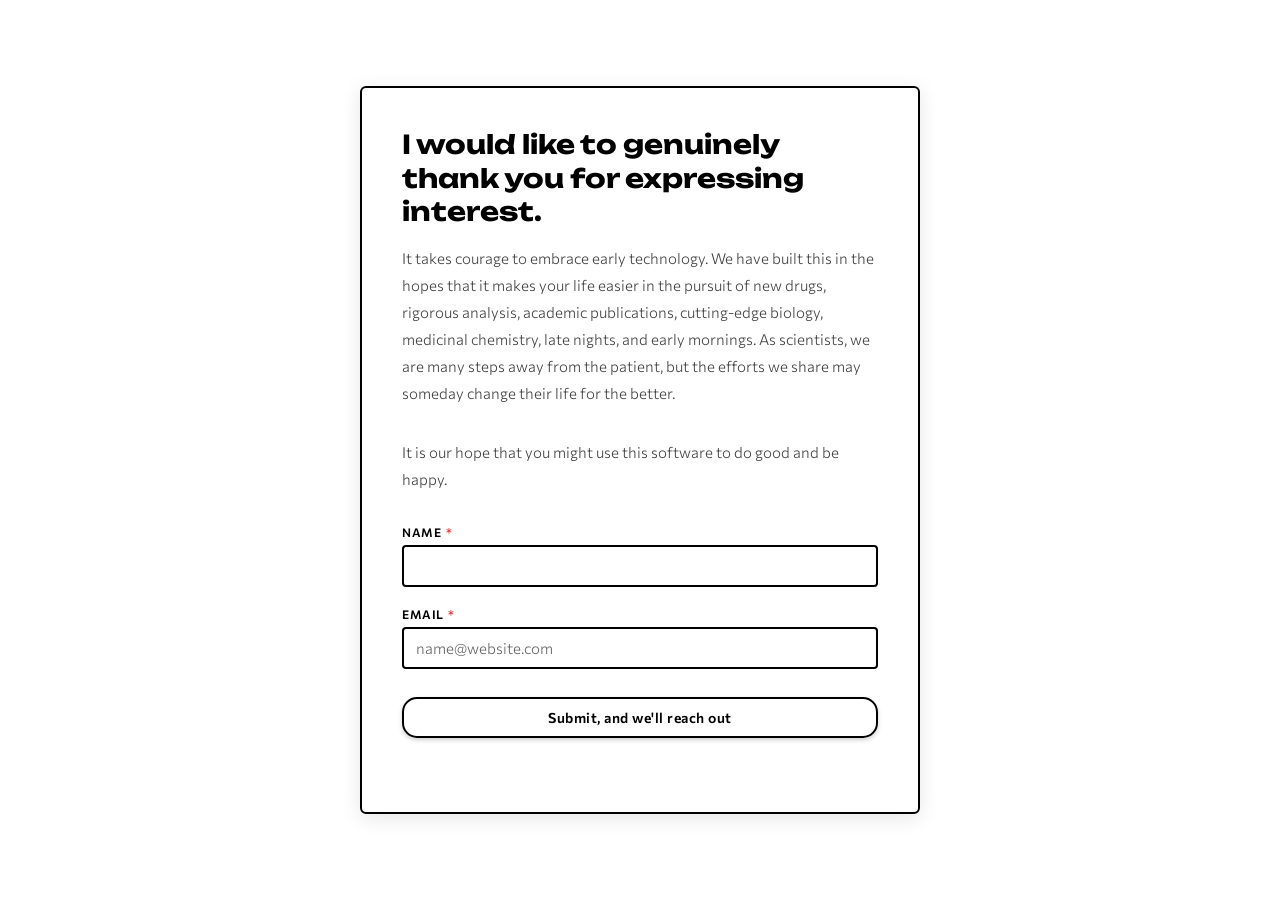
==== form.html @ 12b33cdc "updated website" ====
<!DOCTYPE html>
<html lang="en">
<head>
    <meta charset="UTF-8">
    <meta name="viewport" content="width=device-width, initial-scale=1.0">
    <link rel="preconnect" href="https://fonts.googleapis.com">
    <link rel="preconnect" href="https://fonts.gstatic.com" crossorigin>
    <link rel="stylesheet" href="https://cdnjs.cloudflare.com/ajax/libs/font-awesome/6.4.0/css/all.min.css">
    <link rel="stylesheet" href="css/form.css">
    <title>Get Started - Huronalia Research</title>
</head>
<body>
<div class="form-section">
    <div class="form-container" id="get-started">
        <h2>I would like to genuinely thank you for expressing interest.</h2>
        <p class="subtitle">
            It takes courage to embrace early technology. We have built this
            in the hopes that it makes your life easier in the pursuit of new drugs, rigorous analysis,
            academic publications, cutting-edge biology, medicinal chemistry, late nights, and early mornings.
            As scientists, we are many steps away from the patient, but the efforts we share
            may someday change their life for the better.
        </p>
        <p class="subtitle">
            It is our hope that you might use this software to do good and be happy.
        </p>
        <form id="annotationForm">
            <div class="form-group">
                <label>Name <span class="required">*</span></label>
                <input type="text" id="name" name="name" required>
            </div>

            <div class="form-group">
                <label>Email <span class="required">*</span></label>
                <input type="email" id="email" name="email" required, placeholder="name@website.com">
            </div>

            <button type="submit" class="btn-submit" id="submitBtn">Submit, and we'll reach out</button>

            <div id="status" class="status"></div>
        </form>
    </div>
</div>
<script>
    if (localStorage.getItem('theme') === 'dark') {
        document.body.classList.add('dark-mode');
    }
</script>
<script src="script.js"></script>
</body>
</html>
---- css/form.css ----
@import url('https://fonts.googleapis.com/css2?family=Unbounded:wght@700;800;900&family=Commissioner:wght@100;200;300;400;500;600;700&display=swap');

* {
    margin: 0;
    padding: 0;
    box-sizing: border-box;
}

:root {
    --bg-primary: #ffffff;
    --bg-panel: rgba(255, 255, 255, 0.95);
    --bg-card: #f8f9fa;
    --border-color: #000;
    --text-primary: #000000;
    --text-secondary: #222222;
    --text-tertiary: #333333;
    --text-quaternary: #444444;
    --text-muted: #666;
    --btn-bg: rgba(255, 255, 255, 0.8);
}

body.dark-mode {
    --bg-primary: #1a1a1a;
    --bg-panel: rgba(30, 30, 30, 0.95);
    --bg-card: #2a2a2a;
    --border-color: #404040;
    --text-primary: #ffffff;
    --text-secondary: #e0e0e0;
    --text-tertiary: #d0d0d0;
    --text-quaternary: #c0c0c0;
    --text-muted: #999;
    --btn-bg: rgba(40, 40, 40, 0.8);
}

body {
    background: var(--bg-primary);
    font-family: 'Commissioner', sans-serif;
    overflow-x: hidden;
    transition: background-color 0.3s ease;
    min-height: 100vh;
    display: flex;
    align-items: center;
    justify-content: center;
}

.form-section {
    width: 100%;
    padding: 60px 20px;
    display: flex;
    align-items: center;
    justify-content: center;
}

.form-container {
    width: 100%;
    max-width: 560px;
    background: var(--bg-panel);
    border: 2px solid var(--border-color);
    border-radius: 6px;
    padding: 40px;
    box-shadow: 0 4px 20px rgba(0, 0, 0, 0.1);
    transition: background-color 0.3s ease, border-color 0.3s ease;
}

h2 {
    font-size: 26px;
    font-weight: 700;
    color: var(--text-primary);
    font-family: 'Unbounded', sans-serif;
    margin-bottom: 16px;
    line-height: 1.3;
    transition: color 0.3s ease;
}

.subtitle {
    font-size: 15px;
    line-height: 1.8;
    font-weight: 300;
    color: var(--text-quaternary);
    font-family: 'Commissioner', sans-serif;
    margin-bottom: 32px;
    transition: color 0.3s ease;
}

.form-group {
    margin-bottom: 20px;
}

.form-group label {
    display: block;
    font-size: 12px;
    font-weight: 600;
    font-family: 'Commissioner', sans-serif;
    color: var(--text-primary);
    text-transform: uppercase;
    letter-spacing: 0.5px;
    margin-bottom: 6px;
    transition: color 0.3s ease;
}

.required {
    color: #e53e3e;
    margin-left: 2px;
}

.form-group input[type="text"],
.form-group input[type="email"] {
    width: 100%;
    padding: 10px 12px;
    font-size: 15px;
    font-weight: 400;
    font-family: 'Commissioner', sans-serif;
    background: var(--bg-primary);
    color: var(--text-primary);
    border: 2px solid var(--border-color);
    border-radius: 4px;
    outline: none;
    transition: all 0.2s ease;
}

.form-group input[type="text"]:focus,
.form-group input[type="email"]:focus {
    border-color: var(--text-primary);
    box-shadow: 0 0 0 3px rgba(0, 0, 0, 0.08);
}

.form-group input::placeholder {
    color: var(--text-muted);
    font-weight: 300;
}

.btn-submit {
    width: 100%;
    padding: 10px 20px;
    margin-top: 8px;
    font-size: 14px;
    font-weight: 600;
    font-family: 'Commissioner', sans-serif;
    background: var(--btn-bg);
    color: var(--text-primary);
    border: 2px solid var(--text-primary);
    border-radius: 15px;
    cursor: pointer;
    transition: all 0.2s ease;
    box-shadow: 0 2px 4px rgba(0, 0, 0, 0.2);
    letter-spacing: 0.5px;
}

.btn-submit:hover {
    background: var(--text-primary);
    color: var(--bg-primary);
    transform: translateY(-1px);
    box-shadow: 0 4px 8px rgba(0, 0, 0, 0.3);
}

.btn-submit:active {
    transform: translateY(0);
}

.btn-submit:disabled {
    opacity: 0.5;
    cursor: not-allowed;
    transform: none;
}

.status {
    margin-top: 14px;
    font-size: 13px;
    font-family: 'Commissioner', sans-serif;
    font-weight: 500;
    min-height: 20px;
    transition: color 0.2s ease;
}

.status.loading {
    color: var(--text-muted);
}

.status.success {
    color: #4CAF50;
}

.status.error {
    color: #e53e3e;
}
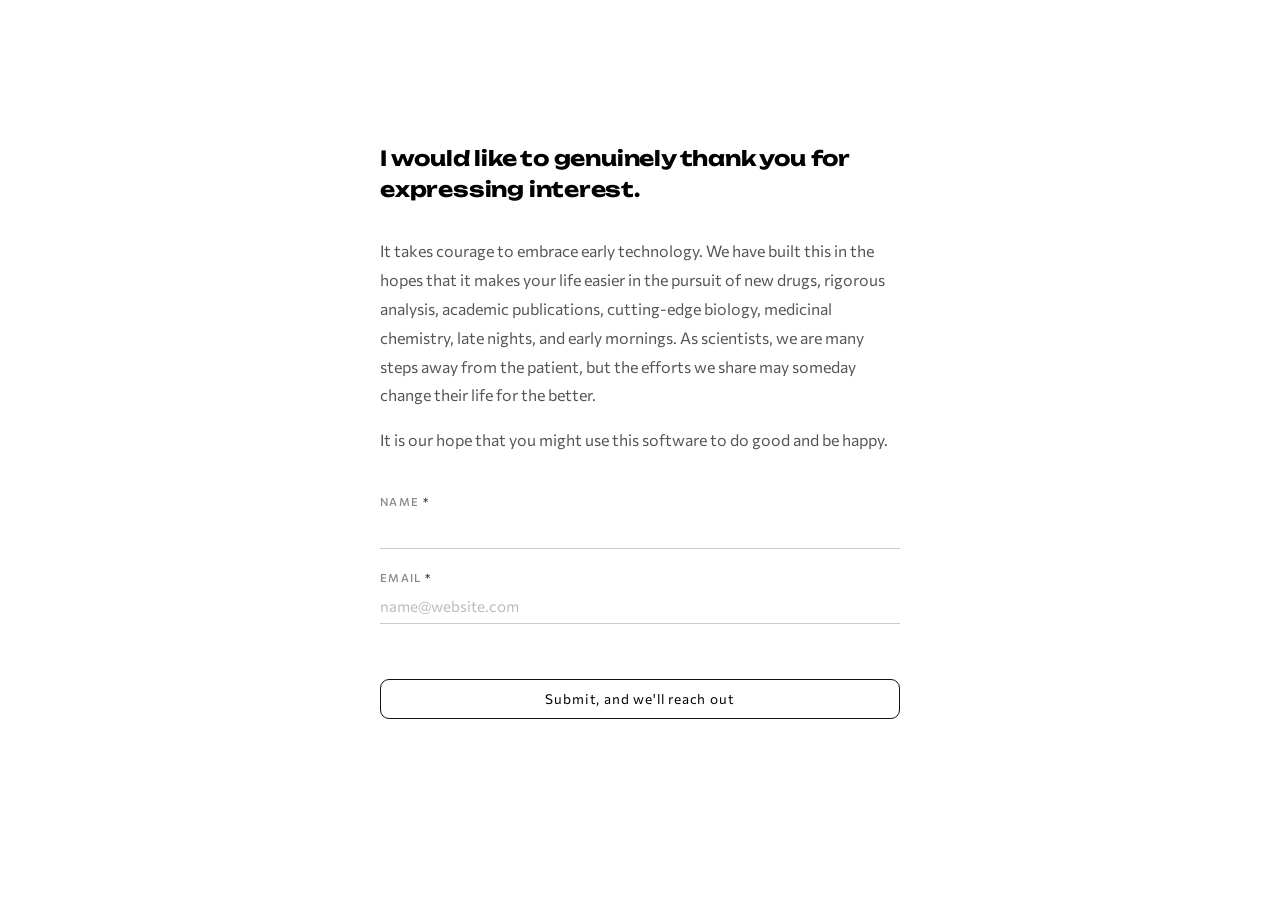
==== commit 597f7508: "redesign" ====
--- a/form.html
+++ b/form.html
@@ -5,8 +5,9 @@
     <meta name="viewport" content="width=device-width, initial-scale=1.0">
     <link rel="preconnect" href="https://fonts.googleapis.com">
     <link rel="preconnect" href="https://fonts.gstatic.com" crossorigin>
+    <link href="https://fonts.googleapis.com/css2?family=Commissioner:wght@100..900&family=Unbounded:wght@200..900&display=swap" rel="stylesheet">
     <link rel="stylesheet" href="https://cdnjs.cloudflare.com/ajax/libs/font-awesome/6.4.0/css/all.min.css">
-    <link rel="stylesheet" href="css/form.css">
+    <link rel="stylesheet" href="css/index-webgl.css">
     <title>Get Started - Huronalia Research</title>
 </head>
 <body>
--- a/css/index-webgl.css
+++ b/css/index-webgl.css
@@ -0,0 +1,203 @@
+* {
+    margin: 0;
+    padding: 0;
+    box-sizing: border-box;
+    font-family: 'Commissioner', sans-serif;
+}
+
+body {
+    min-height: 100vh;
+    position: relative;
+    display: flex;
+    align-items: center;
+    justify-content: center;
+}
+
+.page-center {
+    width: 100%;
+}
+
+.hero-image {
+    display: block;
+}
+
+.page-text {
+    display: flex;
+    flex-direction: column;
+    align-items: center;
+    text-align: center;
+    padding: 0 2rem;
+}
+
+.button-group {
+    display: flex;
+    flex-direction: column;
+    gap: 0.5rem;
+    margin-top: 1.5rem;
+    width: 160px;
+}
+
+.btn {
+    padding: 9px 0;
+    font-size: 0.8rem;
+    letter-spacing: 0.07em;
+    cursor: pointer;
+    border-radius: 7px;
+    width: 100%;
+    font-family: 'Commissioner', sans-serif;
+    transition: background 0.2s ease, color 0.2s ease, border-color 0.2s ease;
+}
+
+.btn--primary {
+    background: #111;
+    color: #fff;
+    border: 1px solid #111;
+}
+
+.btn--primary:hover {
+    background: #333;
+    border-color: #333;
+}
+
+.btn--ghost {
+    background: transparent;
+    color: #888;
+    border: 1px solid #ccc;
+}
+
+.btn--ghost:hover {
+    border-color: #888;
+    color: #444;
+}
+
+h2 {
+    font-family: 'Unbounded', sans-serif;
+    font-size: 1.6rem;
+    font-weight: 700;
+    letter-spacing: 0.03em;
+    margin-bottom: 0.75rem;
+}
+
+p {
+    font-size: 1rem;
+    color: #777;
+    line-height: 1.65;
+}
+
+.hero-image {
+    max-width: 50vw;
+    max-height: 50vh;
+    object-fit: contain;
+    margin-bottom: 1.8rem;
+}
+
+/* ── form.html ── */
+
+.form-section {
+    min-height: 100vh;
+    display: flex;
+    align-items: center;
+    justify-content: center;
+    padding: 6vh 2rem;
+}
+
+.form-container {
+    width: 100%;
+    max-width: 520px;
+}
+
+.form-container h2 {
+    font-family: 'Unbounded', sans-serif;
+    font-size: 1.3rem;
+    font-weight: 700;
+    line-height: 1.5;
+    letter-spacing: -0.01em;
+    margin-bottom: 2rem;
+}
+
+.form-container .subtitle {
+    font-size: 1rem;
+    line-height: 1.8;
+    color: #555;
+    margin-bottom: 1rem;
+    padding-bottom: 0;
+}
+
+.form-container .subtitle:last-of-type {
+    margin-bottom: 2.5rem;
+    padding-bottom: 0;
+}
+
+.form-divider {
+    width: 32px;
+    height: 1px;
+    background: #333;
+    margin: 2rem 0;
+}
+
+.form-group {
+    display: flex;
+    flex-direction: column;
+    gap: 0.35rem;
+    margin-bottom: 1.4rem;
+}
+
+.form-group label {
+    font-size: 0.7rem;
+    letter-spacing: 0.12em;
+    text-transform: uppercase;
+    color: #888;
+    font-weight: 500;
+}
+
+.required {
+    color: #333;
+}
+
+.form-group input {
+    background: transparent;
+    border: none;
+    border-bottom: 1px solid #ccc;
+    outline: none;
+    padding: 0.5rem 0;
+    font-size: 0.95rem;
+    font-family: 'Commissioner', sans-serif;
+    color: #111;
+    transition: border-color 0.2s ease;
+    width: 100%;
+}
+
+.form-group input::placeholder {
+    color: #bbb;
+}
+
+.form-group input:focus {
+    border-bottom-color: #111;
+}
+
+.btn-submit {
+    margin-top: 2rem;
+    background: transparent;
+    border: 1px solid #111;
+    padding: 0.65rem 1.8rem;
+    font-family: 'Commissioner', sans-serif;
+    font-size: 0.85rem;
+    letter-spacing: 0.06em;
+    cursor: pointer;
+    border-radius: 9px;
+    transition: background 0.2s ease, color 0.2s ease;
+    width: 100%;
+}
+
+.btn-submit:hover {
+    background: #111;
+    color: #fff;
+}
+
+.status {
+    margin-top: 1.2rem;
+    font-size: 0.8rem;
+    color: #555;
+    letter-spacing: 0.04em;
+    min-height: 1.2rem;
+}
